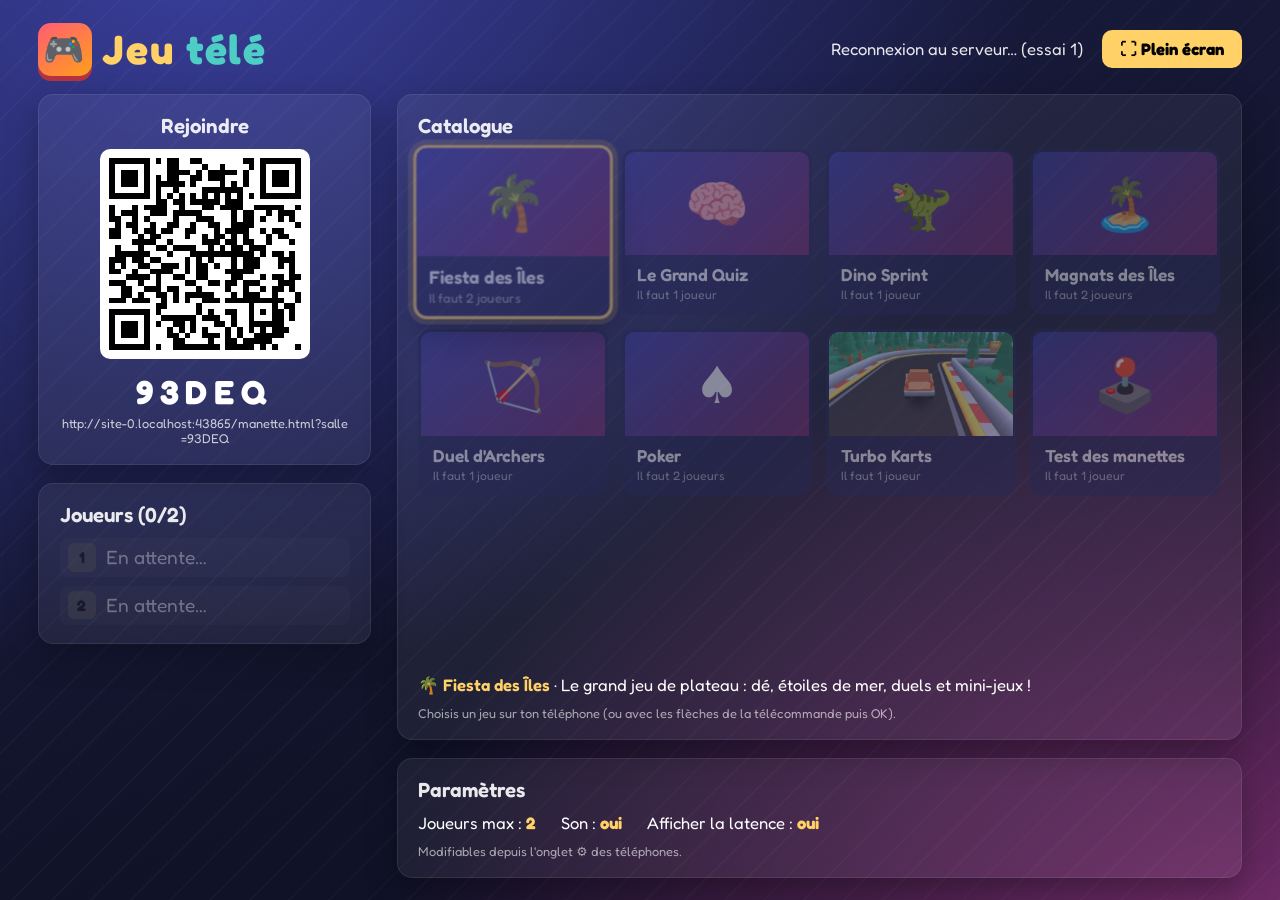
==== index.html @ c412c26f "Turbo Karts en vraie 3D avec les modèles libres de Kenney, nouveau menu console - Turbo Karts : rend" ====
<!DOCTYPE html>
<html lang="fr">
<head>
<meta charset="utf-8">
<meta name="viewport" content="width=device-width, initial-scale=1">
<title>Jeu télé</title>
<link rel="preconnect" href="https://fonts.googleapis.com">
<link rel="preconnect" href="https://fonts.gstatic.com" crossorigin>
<link rel="stylesheet" href="https://fonts.googleapis.com/css2?family=Fredoka:wght@500;600;700&display=swap">
<script>document.write('<link rel="stylesheet" href="css/console.css?v=' + Date.now() + '">');</script>
</head>
<body>
<!-- Le canvas sert aux jeux. Le menu est en HTML par-dessus. -->
<canvas id="jeu"></canvas>

<!-- ===== Écran menu ===== -->
<div id="menu">
  <header>
    <div class="logo"><span class="manette">🎮</span><span><span class="l1">Jeu</span> <span class="l2">télé</span></span></div>
    <div class="droite">
      <div id="etat">Connexion au serveur…</div>
      <button id="pleinEcran">⛶ Plein écran</button>
    </div>
  </header>

  <main>
    <section id="colonneGauche">
      <div class="carte" id="carteQR">
        <h2>Rejoindre</h2>
        <div id="qr">…</div>
        <div id="salle">-----</div>
        <div class="petit" id="lien"></div>
      </div>
      <div class="carte">
        <h2>Joueurs <span id="compteJoueurs"></span></h2>
        <div id="listeJoueurs"></div>
      </div>
    </section>

    <section id="colonneDroite">
      <div class="carte" id="carteCatalogue">
        <h2>Catalogue</h2>
        <div id="catalogue"></div>
        <div id="detail"></div>
        <div class="aide">Choisis un jeu sur ton téléphone (ou avec les flèches de la télécommande puis OK).</div>
      </div>
      <div class="carte" id="carteParams">
        <h2>Paramètres</h2>
        <div id="params"></div>
        <div class="aide">Modifiables depuis l'onglet ⚙️ des téléphones.</div>
      </div>
    </section>
  </main>
</div>

<!-- ===== Barre pendant un jeu ===== -->
<div id="barreJeu">
  <div id="miniQR"></div>
  <div>
    <div id="nomJeu"></div>
    <div class="petit">Bouton ⏸ sur le téléphone (ou Retour sur la télécommande) pour revenir au menu</div>
  </div>
  <div id="miniJoueurs"></div>
</div>

<div id="toast"></div>

<script>
// Chaque fichier est chargé avec ?v=… pour ne jamais tomber sur une vieille version gardée en cache.
// Les jeux du catalogue : ajouter une ligne par nouveau jeu.
(function () {
  var v = Date.now();
  ['lib/peerjs.min.js',
   'lib/qrcode.js',
   'js/console.js',
   'jeux/fiesta/outils.js',
   'jeux/fiesta/plateau.js',
   'jeux/fiesta/minijeux.js',
   'jeux/fiesta/fiesta.js',
   'jeux/commun/lien.js',
   'jeux/quiz/questions.js',
   'jeux/quiz/quiz.js',
   'jeux/dino/dino.js',
   'jeux/magnats/magnats.js',
   'jeux/archers/archers.js',
   'jeux/commun/cartes.js',
   'jeux/poker/poker.js',
   'jeux/kart/rendu3d.js',
   'jeux/kart/kart.js',
   'jeux/dessin/dessin.js',
   'jeux/test-manettes.js'
  ].forEach(function (f) { document.write('<script src="' + f + '?v=' + v + '"><\/script>'); });
})();
</script>
<script>Console.demarrer();</script>
</body>
</html>
---- css/console.css ----
* { box-sizing: border-box; }
html, body { margin: 0; height: 100%; background: #12142b; color: #fff;
  font-family: "Fredoka", system-ui, -apple-system, "Segoe UI", Roboto, sans-serif; overflow: hidden; }
#jeu { position: absolute; left: 0; top: 0; width: 100%; height: 100%; display: block; }

/* ---------- Menu ---------- */
#menu { position: absolute; inset: 0; display: flex; flex-direction: column; padding: 2.5vh 3vw;
  background:
    repeating-linear-gradient(135deg, rgba(255,255,255,.025) 0 2px, transparent 2px 28px),
    radial-gradient(ellipse at 15% -10%, #3a3f9e 0%, rgba(58,63,158,0) 55%),
    radial-gradient(ellipse at 100% 110%, #7a2e6e 0%, rgba(122,46,110,0) 50%),
    linear-gradient(160deg, #1b1e45 0%, #12142b 60%, #0c0d1f 100%); }
#menu.cache { display: none; }
header { display: flex; justify-content: space-between; align-items: center; margin-bottom: 2vh; }
.logo { font-size: 3.2vw; font-weight: 700; letter-spacing: .04em; display: flex; align-items: center; gap: .8vw; }
.logo .manette { width: 4.2vw; height: 4.2vw; border-radius: 1vw; display: flex; align-items: center; justify-content: center;
  background: linear-gradient(145deg, #ff5d73, #ff9f1c); box-shadow: 0 .4vw 0 #b8323f; font-size: 2.6vw; }
.logo .l1 { color: #ffd166; } .logo .l2 { color: #4ecdc4; }
#etat { font-size: 1.3vw; opacity: .9; }
main { flex: 1; display: flex; gap: 2vw; min-height: 0; }
#colonneGauche { width: 26vw; display: flex; flex-direction: column; gap: 2vh; }
#colonneDroite { flex: 1; display: flex; flex-direction: column; gap: 2vh; min-width: 0; }
.carte { background: rgba(255,255,255,.06); border: 1px solid rgba(255,255,255,.08); border-radius: 1.2vw; padding: 1.4vw 1.6vw;
  box-shadow: 0 1vw 2.5vw rgba(0,0,0,.3); }
.carte h2 { margin: 0 0 1.2vh; font-size: 1.6vw; font-weight: 600; opacity: .9; }
#carteQR { text-align: center; }
#qr { background: #fff; border-radius: .8vw; padding: .7vw; display: inline-block; }
#qr img { display: block; width: 15vw; height: auto; image-rendering: pixelated; }
#salle { font-size: 2.6vw; font-weight: 800; letter-spacing: .2em; margin-top: 1vh; }
.petit { font-size: 1vw; opacity: .75; word-break: break-all; margin-top: .5vh; }
.aide { font-size: 1vw; opacity: .6; margin-top: 1.2vh; }

#listeJoueurs { display: flex; flex-direction: column; gap: 1vh; }
.joueur { display: flex; align-items: center; gap: .8vw; font-size: 1.5vw; padding: .6vh .6vw;
  border-radius: .6vw; background: rgba(255,255,255,.06); }
.joueur .pastille { width: 2.2vw; height: 2.2vw; border-radius: .5vw; display: flex; align-items: center;
  justify-content: center; color: #000; font-weight: 800; font-size: 1.2vw; flex: none; }
.joueur .nom { flex: 1; overflow: hidden; text-overflow: ellipsis; white-space: nowrap; }
.joueur .info { font-size: 1vw; opacity: .7; }
.joueur.vide { opacity: .35; }
.joueur.parti { opacity: .5; }

#carteCatalogue { flex: 1; min-height: 0; display: flex; flex-direction: column; }
#catalogue { display: grid; grid-template-columns: repeat(4, 1fr); gap: 1.1vw; align-content: start; }
.jeu { position: relative; border-radius: 1vw; overflow: hidden; background: #262a55; border: .25vw solid transparent;
  transition: transform .15s, border-color .15s, box-shadow .15s; }
.jeu .image { aspect-ratio: 16 / 9; background-size: cover; background-position: center; display: flex; align-items: center;
  justify-content: center; font-size: 4vw; }
.jeu .bas { padding: .7vw .9vw .8vw; }
.jeu .titre { font-size: 1.35vw; font-weight: 600; white-space: nowrap; overflow: hidden; text-overflow: ellipsis; }
.jeu .joueurs { font-size: .95vw; opacity: .65; margin-top: .2vh; }
.jeu.choisi { border-color: #ffd166; transform: scale(1.05); box-shadow: 0 0 0 .4vw rgba(255,209,102,.25), 0 1.2vw 2.5vw rgba(0,0,0,.5); z-index: 1; }
.jeu.indispo { opacity: .45; }
#detail { margin-top: auto; padding-top: 1.4vh; font-size: 1.3vw; min-height: 3.5vh; }
#detail b { color: #ffd166; font-weight: 600; }

#params { display: flex; gap: 2vw; flex-wrap: wrap; font-size: 1.3vw; }
#params .param b { color: #ffd166; }

/* ---------- Barre en jeu ---------- */
#barreJeu { position: absolute; left: 0; right: 0; top: 0; display: none; align-items: center; gap: 1.2vw;
  padding: .8vh 1.2vw; background: linear-gradient(rgba(0,0,0,.55), rgba(0,0,0,0)); pointer-events: none; }
#barreJeu.visible { display: flex; }
#miniQR { background: #fff; padding: .3vw; border-radius: .4vw; }
#miniQR img { display: block; width: 5vw; height: auto; image-rendering: pixelated; }
#nomJeu { font-size: 1.6vw; font-weight: 700; }
#miniJoueurs { margin-left: auto; display: flex; gap: .8vw; font-size: 1.2vw; }
#miniJoueurs span { padding: .3vh .7vw; border-radius: .5vw; color: #000; font-weight: 700; }

#toast { position: absolute; left: 50%; top: 11vh; transform: translateX(-50%); background: rgba(0,0,0,.75);
  padding: 1.2vh 2vw; border-radius: 1vw; font-size: 1.5vw; opacity: 0; transition: opacity .3s; pointer-events: none; }
#toast.visible { opacity: 1; }

/* ---------- Plein écran ---------- */
header .droite { display: flex; align-items: center; gap: 1.5vw; }
#pleinEcran { font: inherit; font-size: 1.3vw; font-weight: 700; color: #000; background: #ffd166; border: 0;
  border-radius: .8vw; padding: 1vh 1.4vw; cursor: pointer; animation: clignote 1.6s ease-in-out infinite; }
#pleinEcran.cache { display: none; }
@keyframes clignote { 50% { box-shadow: 0 0 0 .5vw rgba(255,209,102,.35); } }
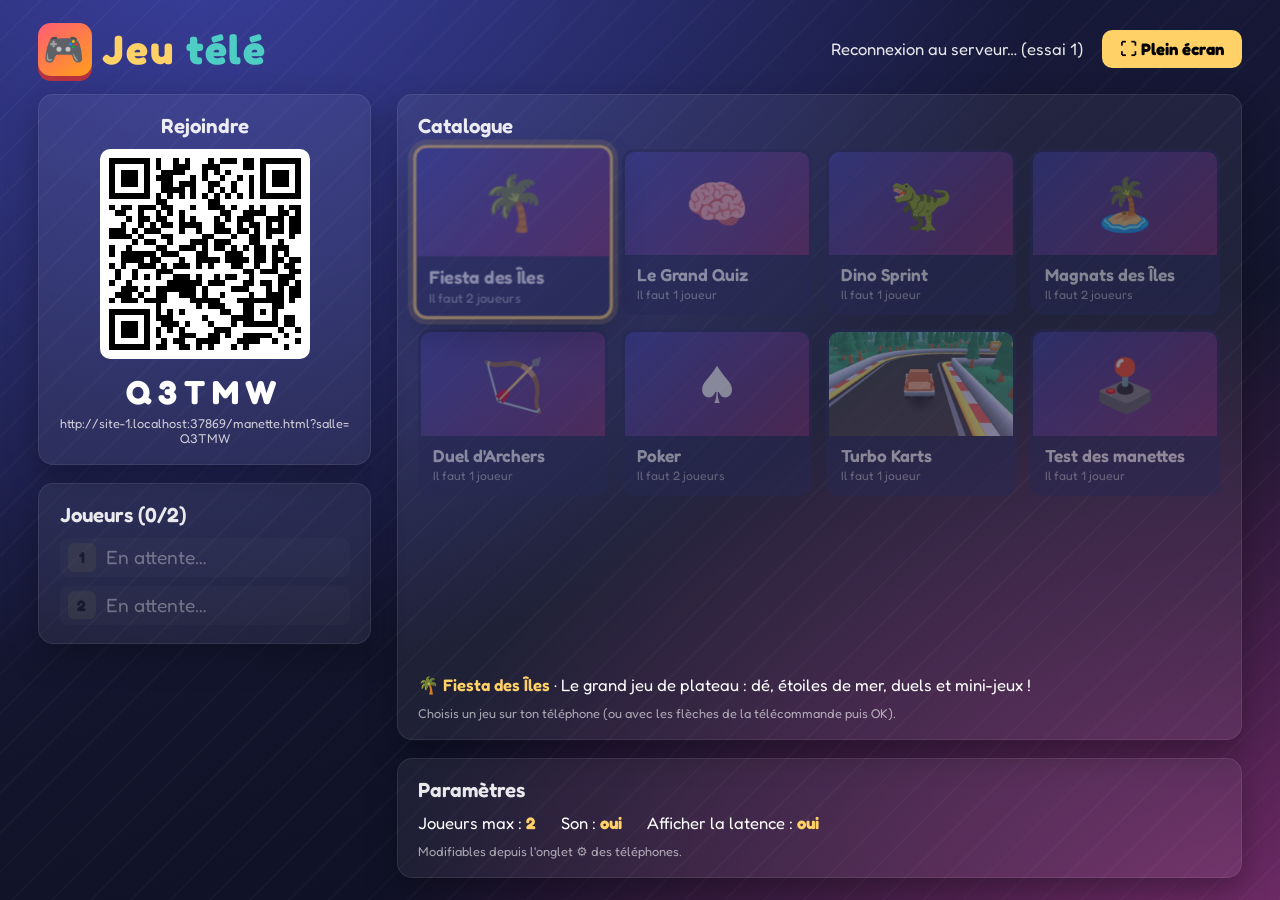
==== commit 47bcfa1a: "Kenney3D : chargement des modèles et rendu partagés entre les jeux Co-Authored-By: Claude Opus 5.5 <" ====
--- a/index.html
+++ b/index.html
@@ -85,6 +85,7 @@
    'jeux/archers/archers.js',
    'jeux/commun/cartes.js',
    'jeux/poker/poker.js',
+   'jeux/commun/kenney3d.js',
    'jeux/kart/rendu3d.js',
    'jeux/kart/kart.js',
    'jeux/dessin/dessin.js',
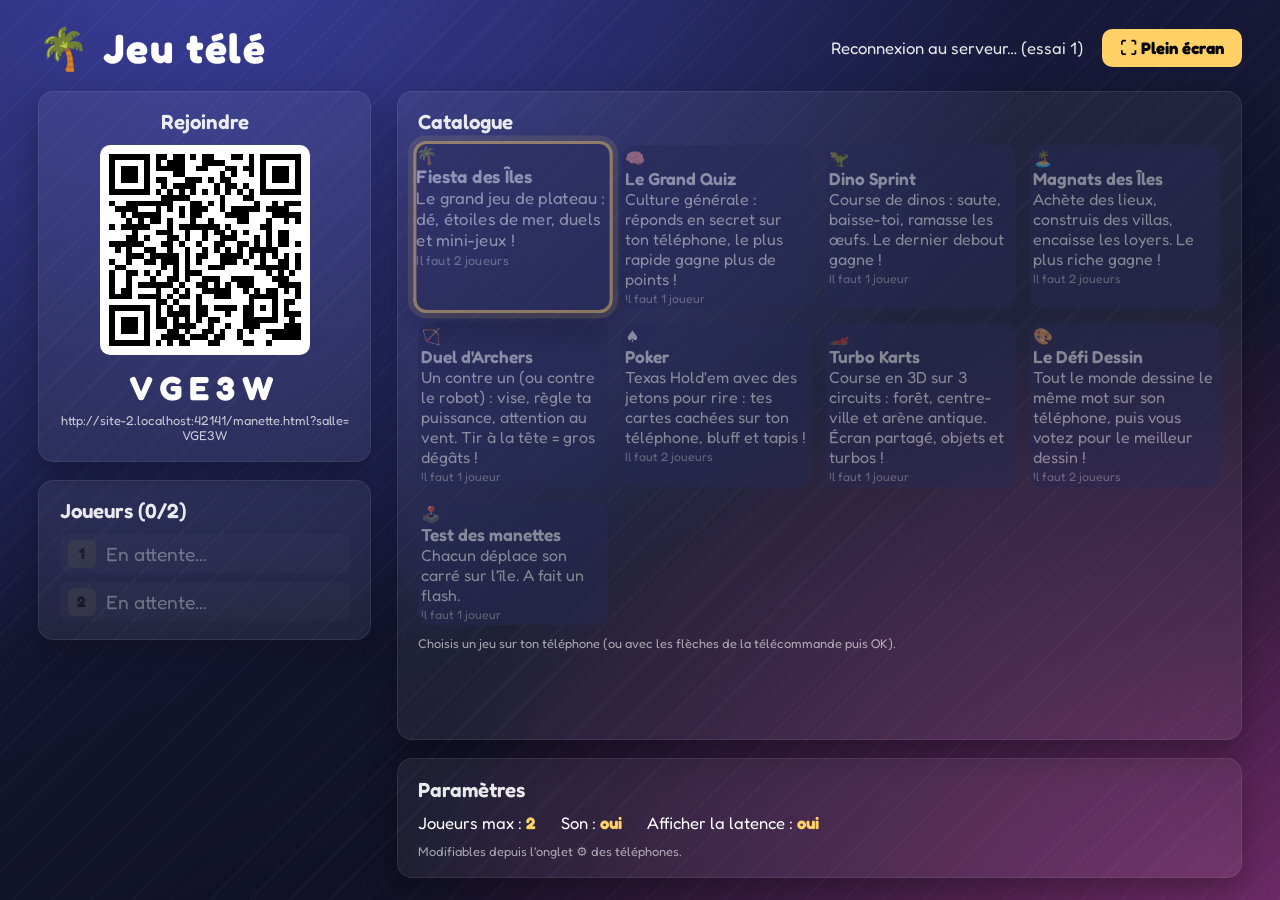
==== commit c47388a8: "Ajoute Le Défi Dessin : dessin sur téléphone et votes Co-Authored-By: Claude Opus 5.5 <noreply@anthr" ====
--- a/index.html
+++ b/index.html
@@ -16,7 +16,7 @@
 <!-- ===== Écran menu ===== -->
 <div id="menu">
   <header>
-    <div class="logo"><span class="manette">🎮</span><span><span class="l1">Jeu</span> <span class="l2">télé</span></span></div>
+    <div class="logo">🌴 Jeu télé</div>
     <div class="droite">
       <div id="etat">Connexion au serveur…</div>
       <button id="pleinEcran">⛶ Plein écran</button>
@@ -41,7 +41,6 @@
       <div class="carte" id="carteCatalogue">
         <h2>Catalogue</h2>
         <div id="catalogue"></div>
-        <div id="detail"></div>
         <div class="aide">Choisis un jeu sur ton téléphone (ou avec les flèches de la télécommande puis OK).</div>
       </div>
       <div class="carte" id="carteParams">
@@ -85,8 +84,6 @@
    'jeux/archers/archers.js',
    'jeux/commun/cartes.js',
    'jeux/poker/poker.js',
-   'jeux/commun/kenney3d.js',
-   'jeux/kart/rendu3d.js',
    'jeux/kart/kart.js',
    'jeux/dessin/dessin.js',
    'jeux/test-manettes.js'
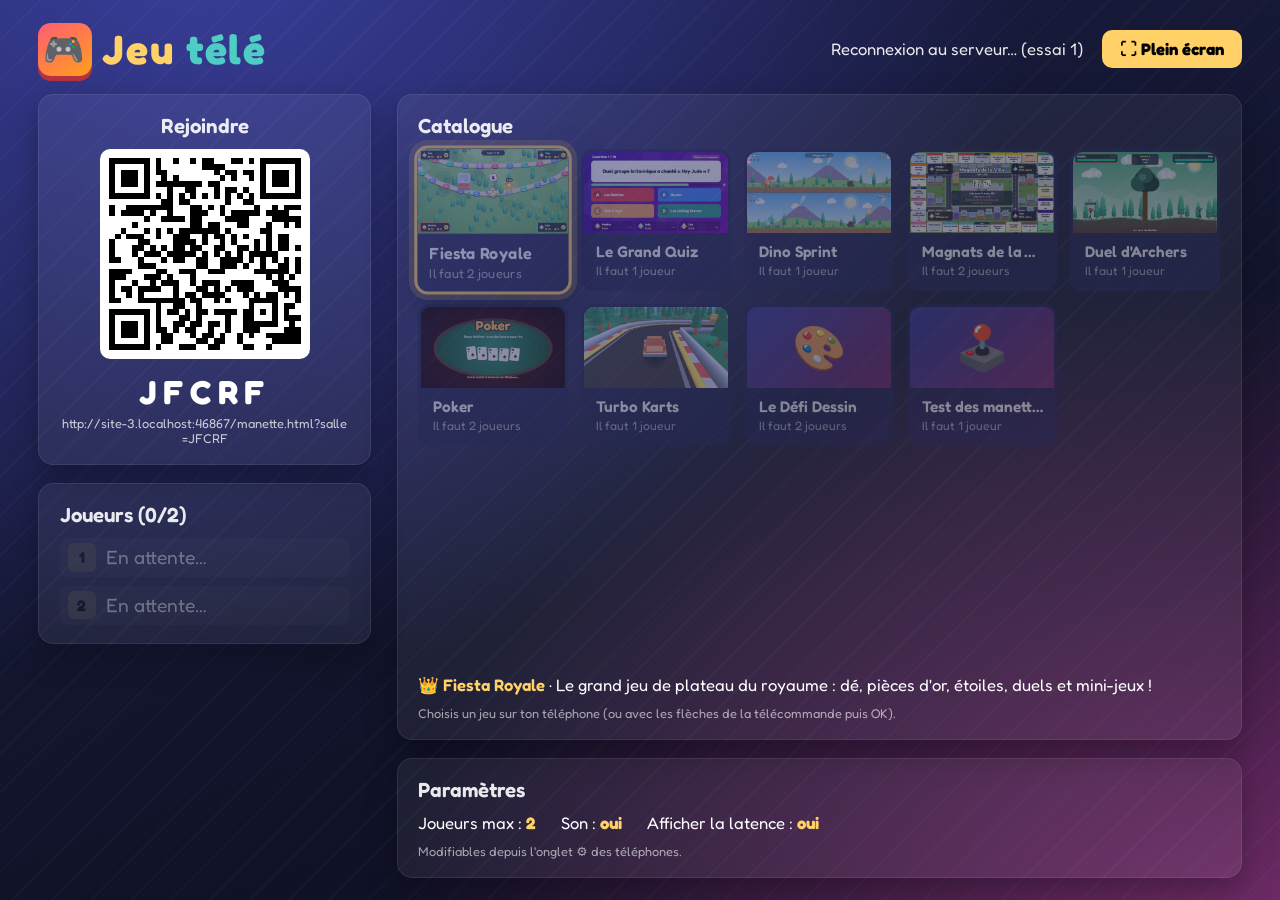
==== commit 7bff7649: "Graphismes libres Kenney (CC0) et fin du thème plage (#1) * Turbo Karts en vraie 3D avec les modèles" ====
--- a/index.html
+++ b/index.html
@@ -16,7 +16,7 @@
 <!-- ===== Écran menu ===== -->
 <div id="menu">
   <header>
-    <div class="logo">🌴 Jeu télé</div>
+    <div class="logo"><span class="manette">🎮</span><span><span class="l1">Jeu</span> <span class="l2">télé</span></span></div>
     <div class="droite">
       <div id="etat">Connexion au serveur…</div>
       <button id="pleinEcran">⛶ Plein écran</button>
@@ -41,6 +41,7 @@
       <div class="carte" id="carteCatalogue">
         <h2>Catalogue</h2>
         <div id="catalogue"></div>
+        <div id="detail"></div>
         <div class="aide">Choisis un jeu sur ton téléphone (ou avec les flèches de la télécommande puis OK).</div>
       </div>
       <div class="carte" id="carteParams">
@@ -84,6 +85,8 @@
    'jeux/archers/archers.js',
    'jeux/commun/cartes.js',
    'jeux/poker/poker.js',
+   'jeux/commun/kenney3d.js',
+   'jeux/kart/rendu3d.js',
    'jeux/kart/kart.js',
    'jeux/dessin/dessin.js',
    'jeux/test-manettes.js'
--- a/css/console.css
+++ b/css/console.css
@@ -41,13 +41,13 @@
 .joueur.parti { opacity: .5; }
 
 #carteCatalogue { flex: 1; min-height: 0; display: flex; flex-direction: column; }
-#catalogue { display: grid; grid-template-columns: repeat(4, 1fr); gap: 1.1vw; align-content: start; }
+#catalogue { display: grid; grid-template-columns: repeat(5, 1fr); gap: 1vw; align-content: start; }
 .jeu { position: relative; border-radius: 1vw; overflow: hidden; background: #262a55; border: .25vw solid transparent;
   transition: transform .15s, border-color .15s, box-shadow .15s; }
 .jeu .image { aspect-ratio: 16 / 9; background-size: cover; background-position: center; display: flex; align-items: center;
-  justify-content: center; font-size: 4vw; }
+  justify-content: center; font-size: 3.4vw; }
 .jeu .bas { padding: .7vw .9vw .8vw; }
-.jeu .titre { font-size: 1.35vw; font-weight: 600; white-space: nowrap; overflow: hidden; text-overflow: ellipsis; }
+.jeu .titre { font-size: 1.2vw; font-weight: 600; white-space: nowrap; overflow: hidden; text-overflow: ellipsis; }
 .jeu .joueurs { font-size: .95vw; opacity: .65; margin-top: .2vh; }
 .jeu.choisi { border-color: #ffd166; transform: scale(1.05); box-shadow: 0 0 0 .4vw rgba(255,209,102,.25), 0 1.2vw 2.5vw rgba(0,0,0,.5); z-index: 1; }
 .jeu.indispo { opacity: .45; }
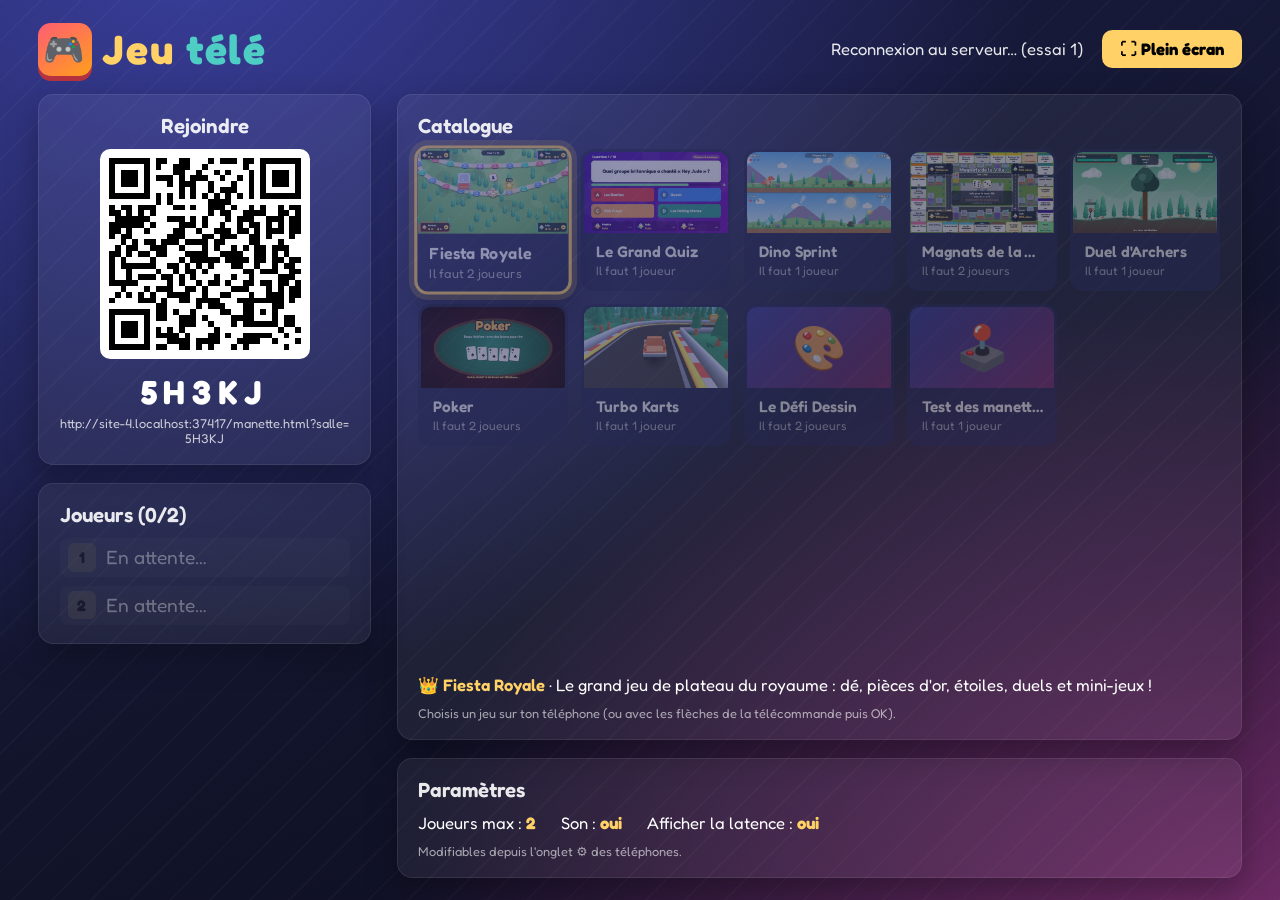
==== commit 643c5682: "Fiesta Royale : 12 nouveaux mini-jeux (17 au total) et pioche pour éviter les répétitions Co-Authore" ====
--- a/index.html
+++ b/index.html
@@ -76,6 +76,7 @@
    'jeux/fiesta/outils.js',
    'jeux/fiesta/plateau.js',
    'jeux/fiesta/minijeux.js',
+   'jeux/fiesta/minijeux2.js',
    'jeux/fiesta/fiesta.js',
    'jeux/commun/lien.js',
    'jeux/quiz/questions.js',
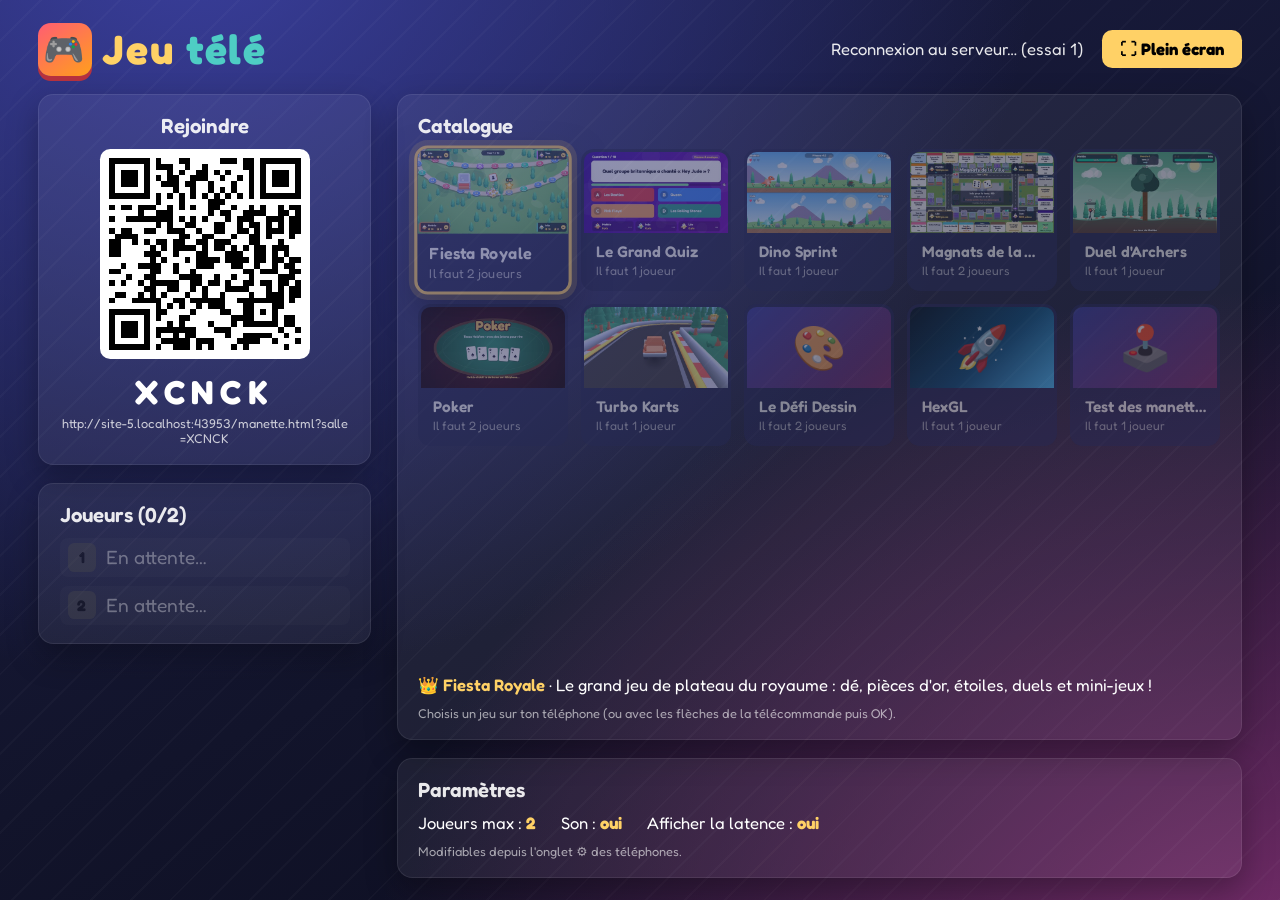
==== commit 5e4a1743: "Ajoute HexGL (jeu libre de BKcore) avec le téléphone comme volant - jeux/hexgl/ : copie du jeu libre" ====
--- a/index.html
+++ b/index.html
@@ -76,7 +76,6 @@
    'jeux/fiesta/outils.js',
    'jeux/fiesta/plateau.js',
    'jeux/fiesta/minijeux.js',
-   'jeux/fiesta/minijeux2.js',
    'jeux/fiesta/fiesta.js',
    'jeux/commun/lien.js',
    'jeux/quiz/questions.js',
@@ -90,6 +89,7 @@
    'jeux/kart/rendu3d.js',
    'jeux/kart/kart.js',
    'jeux/dessin/dessin.js',
+   'jeux/hexgl.js',
    'jeux/test-manettes.js'
   ].forEach(function (f) { document.write('<script src="' + f + '?v=' + v + '"><\/script>'); });
 })();
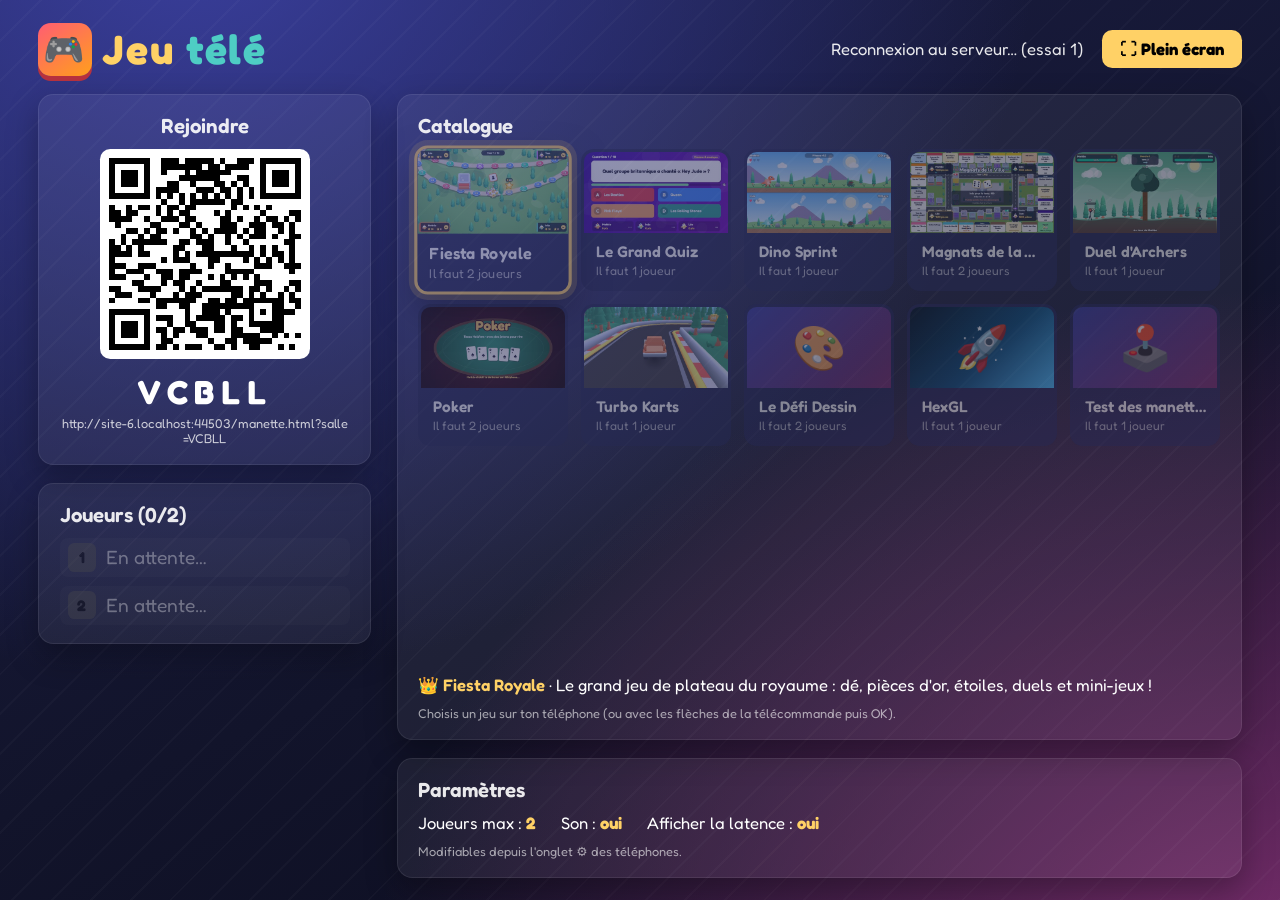
==== commit 4956a2d9: "Merge remote-tracking branch 'origin/main' into claude/project-thread-04wzex" ====
--- a/index.html
+++ b/index.html
@@ -76,6 +76,7 @@
    'jeux/fiesta/outils.js',
    'jeux/fiesta/plateau.js',
    'jeux/fiesta/minijeux.js',
+   'jeux/fiesta/minijeux2.js',
    'jeux/fiesta/fiesta.js',
    'jeux/commun/lien.js',
    'jeux/quiz/questions.js',
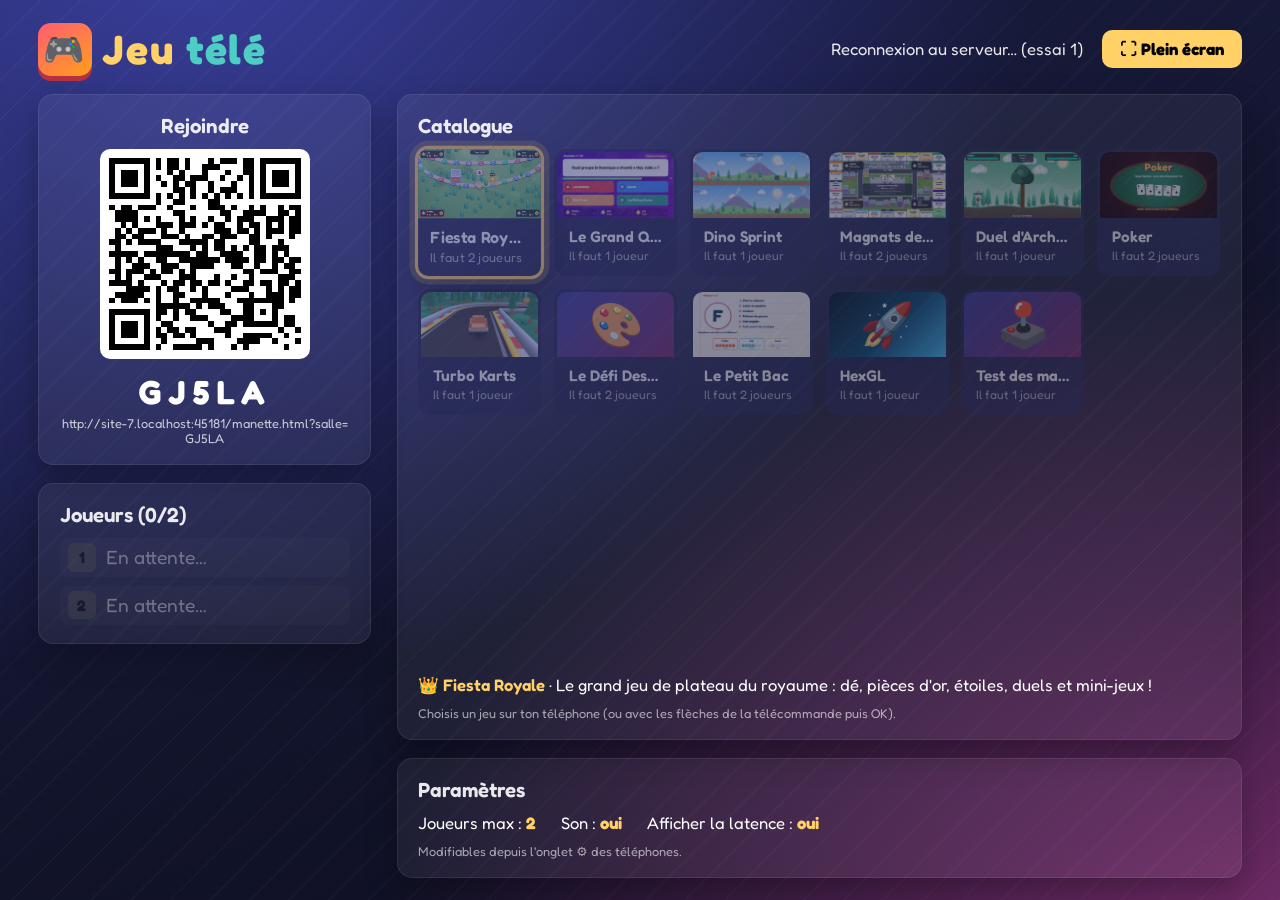
==== commit 2e52c85f: "Ajoute Le Petit Bac (2 à 8 joueurs) et les parties jusqu'à 8 manettes Lettre et 6 catégories tirées " ====
--- a/index.html
+++ b/index.html
@@ -90,6 +90,7 @@
    'jeux/kart/rendu3d.js',
    'jeux/kart/kart.js',
    'jeux/dessin/dessin.js',
+   'jeux/bac/bac.js',
    'jeux/hexgl.js',
    'jeux/test-manettes.js'
   ].forEach(function (f) { document.write('<script src="' + f + '?v=' + v + '"><\/script>'); });
--- a/css/console.css
+++ b/css/console.css
@@ -39,9 +39,13 @@
 .joueur .info { font-size: 1vw; opacity: .7; }
 .joueur.vide { opacity: .35; }
 .joueur.parti { opacity: .5; }
+#listeJoueurs.compact { display: grid; grid-template-columns: 1fr 1fr; gap: .8vh .6vw; }
+#listeJoueurs.compact .joueur { font-size: 1.15vw; gap: .5vw; padding: .5vh .4vw; }
+#listeJoueurs.compact .pastille { width: 1.7vw; height: 1.7vw; font-size: .95vw; }
+#listeJoueurs.compact .info { display: none; }
 
 #carteCatalogue { flex: 1; min-height: 0; display: flex; flex-direction: column; }
-#catalogue { display: grid; grid-template-columns: repeat(5, 1fr); gap: 1vw; align-content: start; }
+#catalogue { display: grid; grid-template-columns: repeat(6, 1fr); gap: 1vw; align-content: start; }
 .jeu { position: relative; border-radius: 1vw; overflow: hidden; background: #262a55; border: .25vw solid transparent;
   transition: transform .15s, border-color .15s, box-shadow .15s; }
 .jeu .image { aspect-ratio: 16 / 9; background-size: cover; background-position: center; display: flex; align-items: center;
